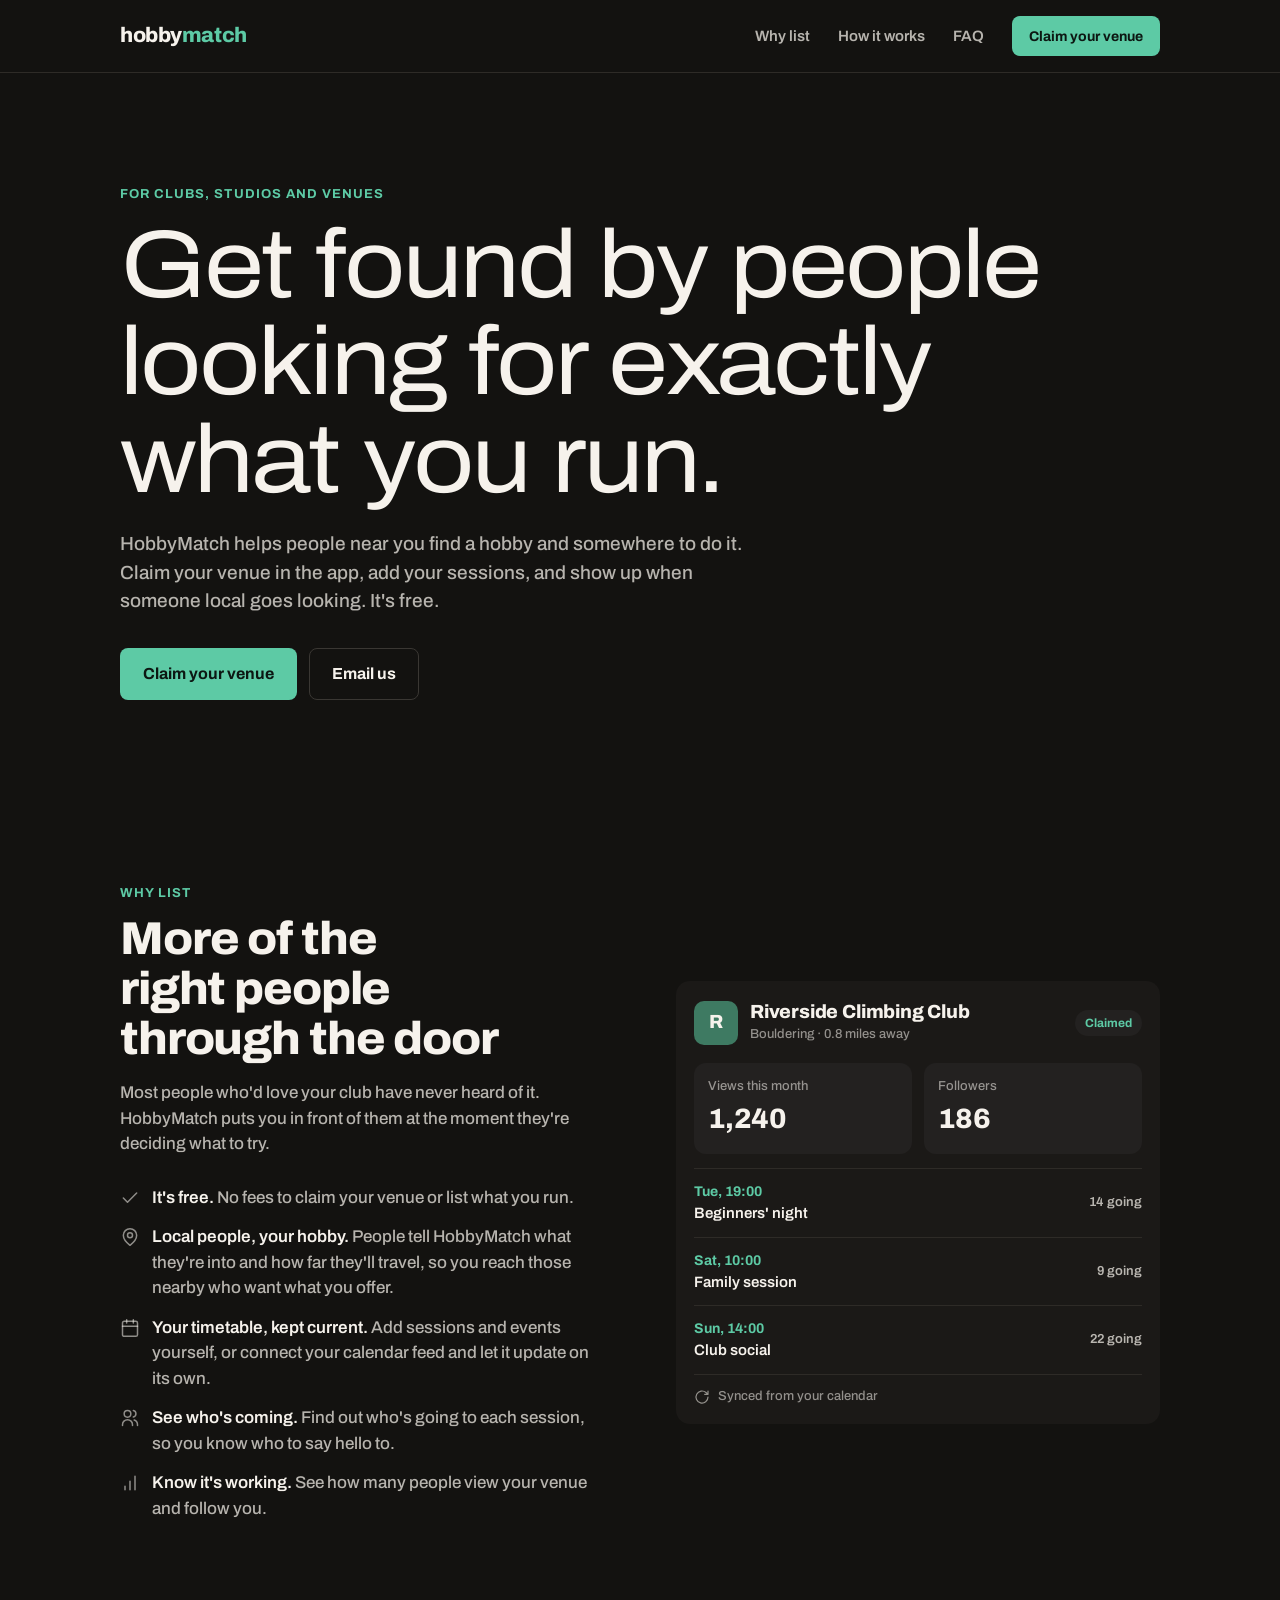
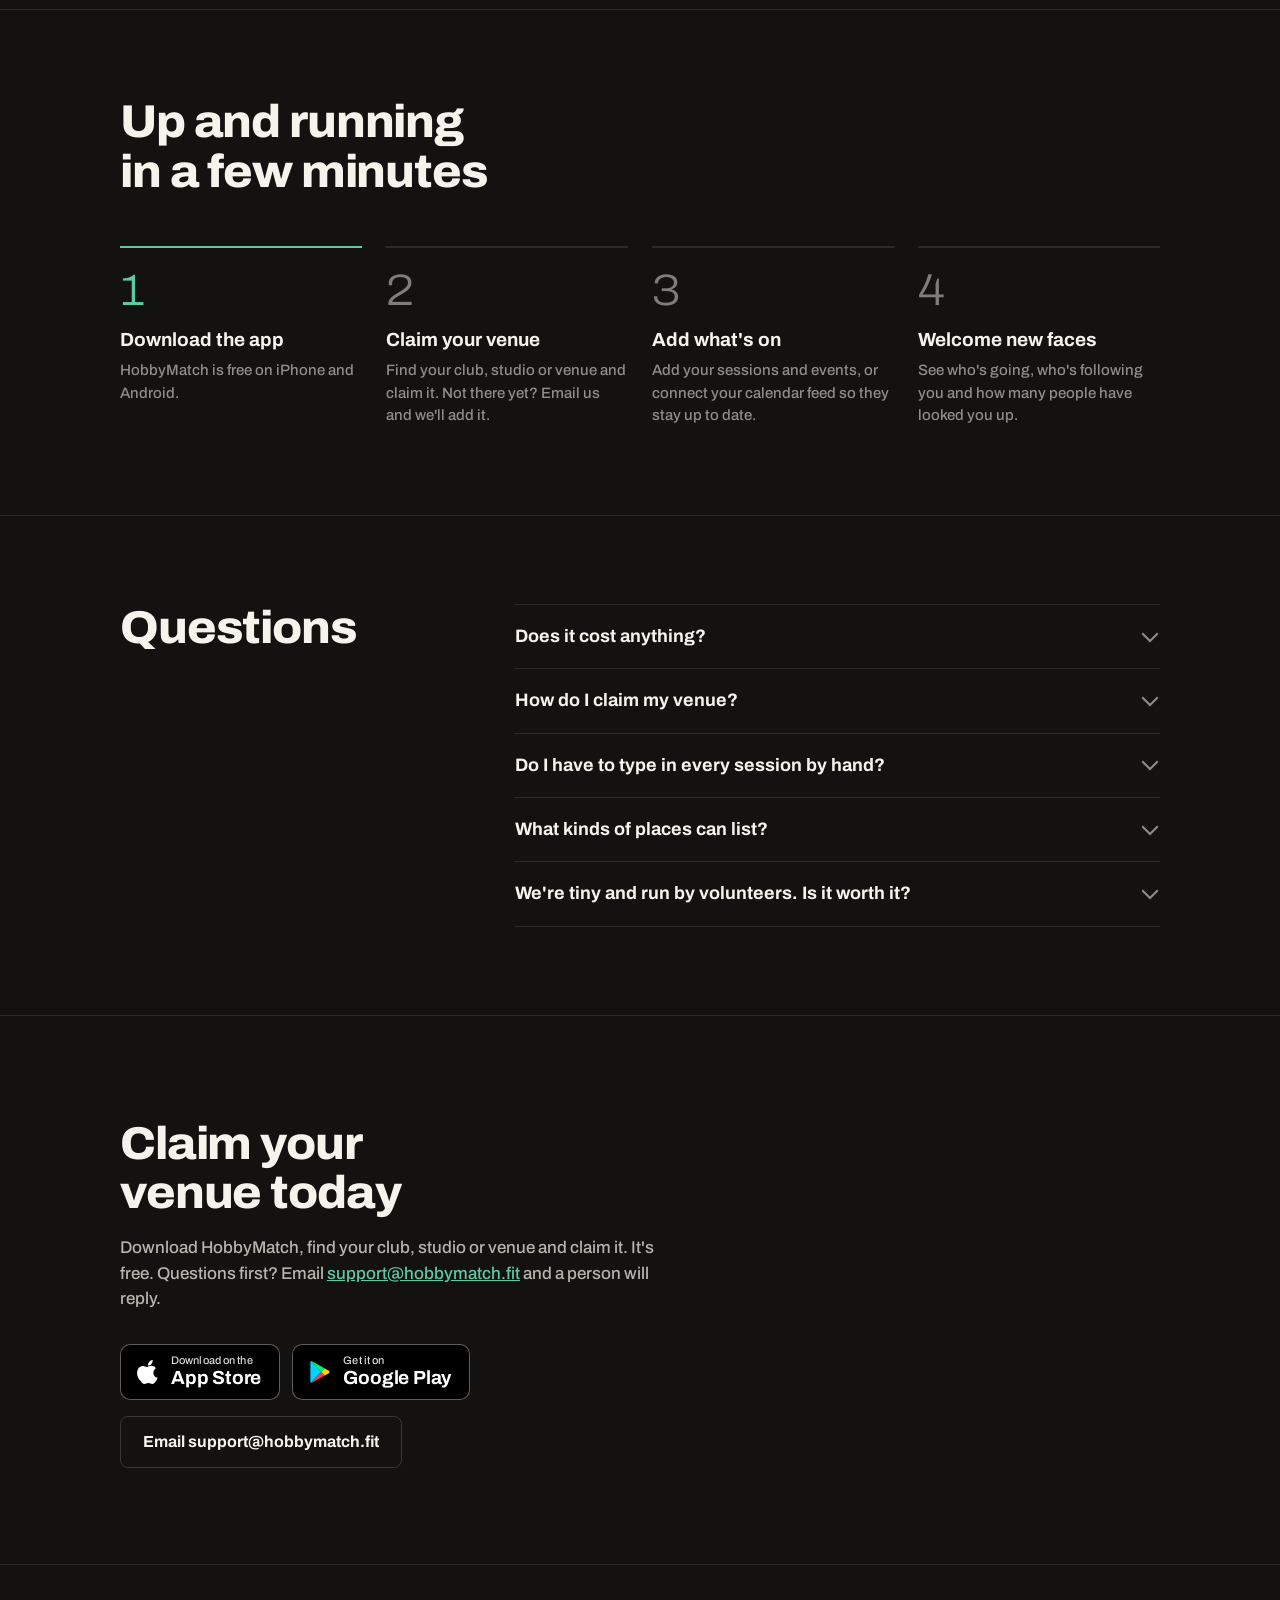
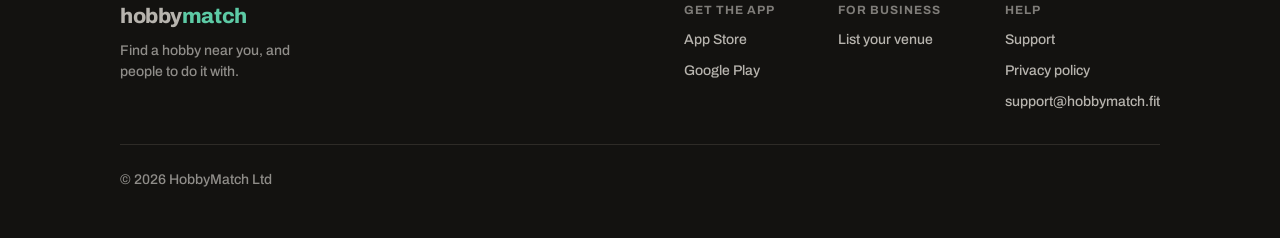
==== business.html @ db73f65f "feat: business page for clubs and venues, plus outreach kit - business.html (/business): why list (f" ====
<!DOCTYPE html>
<html lang="en-GB">
<head>
  <meta charset="utf-8">
  <title>List your club, studio or venue for free | HobbyMatch</title>
  <meta name="viewport" content="width=device-width, initial-scale=1, viewport-fit=cover">
  <meta name="description" content="Run a club, studio or venue? List it on HobbyMatch for free. Claim your venue in the app, add your sessions or connect your calendar, and reach local people looking for exactly your hobby.">
  <link rel="canonical" href="https://hobbymatch.fit/business">
  <meta name="theme-color" content="#131210">
  <meta name="apple-itunes-app" content="app-id=6762534449">

  <meta property="og:type" content="website">
  <meta property="og:site_name" content="HobbyMatch">
  <meta property="og:locale" content="en_GB">
  <meta property="og:url" content="https://hobbymatch.fit/business">
  <meta property="og:title" content="List your club, studio or venue on HobbyMatch for free">
  <meta property="og:description" content="Claim your venue, add your sessions or connect your calendar, and reach local people looking for exactly your hobby. Free.">
  <meta property="og:image" content="https://hobbymatch.fit/assets/img/og.jpg">
  <meta property="og:image:type" content="image/jpeg">
  <meta property="og:image:width" content="1200">
  <meta property="og:image:height" content="630">
  <meta property="og:image:alt" content="The HobbyMatch wordmark beside a woman in boxing gloves, smiling, with the line: find a hobby near you, and people to do it with.">
  <meta name="twitter:card" content="summary_large_image">
  <meta name="twitter:title" content="List your club, studio or venue on HobbyMatch for free">
  <meta name="twitter:description" content="Claim your venue, add your sessions or connect your calendar, and reach local people looking for exactly your hobby.">
  <meta name="twitter:image" content="https://hobbymatch.fit/assets/img/og.jpg">
  <meta name="twitter:image:alt" content="The HobbyMatch wordmark beside a woman in boxing gloves, smiling.">

  <link rel="preload" href="/assets/fonts/archivo-var.woff" as="font" type="font/woff" crossorigin>
  <link rel="stylesheet" href="/assets/site.css">
  <link rel="icon" href="/favicon.ico" sizes="48x48">
  <link rel="icon" type="image/png" sizes="192x192" href="/assets/img/icon-192.png">
  <link rel="apple-touch-icon" href="/apple-touch-icon.png">
  <script type="application/ld+json">
  [
    {"@context":"https://schema.org","@type":"WebPage","name":"List your club, studio or venue on HobbyMatch","url":"https://hobbymatch.fit/business","isPartOf":{"@type":"WebSite","name":"HobbyMatch","url":"https://hobbymatch.fit/"},"publisher":{"@type":"Organization","name":"HobbyMatch Ltd","url":"https://hobbymatch.fit/","email":"support@hobbymatch.fit"}},
    {"@context":"https://schema.org","@type":"BreadcrumbList","itemListElement":[
      {"@type":"ListItem","position":1,"name":"HobbyMatch","item":"https://hobbymatch.fit/"},
      {"@type":"ListItem","position":2,"name":"For clubs and venues","item":"https://hobbymatch.fit/business"}
    ]},
    {"@context":"https://schema.org","@type":"FAQPage","mainEntity":[
      {"@type":"Question","name":"Does it cost anything to list my club or venue?","acceptedAnswer":{"@type":"Answer","text":"No. Claiming your venue and listing your sessions and events on HobbyMatch is free."}},
      {"@type":"Question","name":"How do I claim my venue?","acceptedAnswer":{"@type":"Answer","text":"Download the HobbyMatch app, find your venue and claim it. If you can't find it, email support@hobbymatch.fit and we'll sort it out."}},
      {"@type":"Question","name":"Do I have to type in every session by hand?","acceptedAnswer":{"@type":"Answer","text":"No. You can add sessions and events one by one, or connect your calendar feed so your timetable stays up to date on its own."}},
      {"@type":"Question","name":"What kinds of places can list?","acceptedAnswer":{"@type":"Answer","text":"Local clubs, societies, studios, classes, gyms and venues for any hobby, from padel and climbing to choirs, chess and pottery."}}
    ]}
  ]
  </script>
</head>
<body>
  <header class="nav solid">
    <div class="wrap">
      <a class="wordmark" href="/" aria-label="HobbyMatch home">hobby<span>match</span></a>
      <ul class="nav-links">
        <li class="hide-sm"><a href="#why">Why list</a></li>
        <li class="hide-sm"><a href="#how">How it works</a></li>
        <li class="hide-sm"><a href="#faq">FAQ</a></li>
        <li><a class="btn btn-primary btn-small" href="#claim">Claim your venue</a></li>
      </ul>
    </div>
  </header>

  <main>
    <section class="biz-hero">
      <div class="wrap">
        <p class="eyebrow">For clubs, studios and venues</p>
        <h1 class="display">Get found by people looking for exactly what you&nbsp;run.</h1>
        <p class="hero-sub">HobbyMatch helps people near you find a hobby and somewhere to do it. Claim your venue in the app, add your sessions, and show up when someone local goes looking. It's free.</p>
        <div class="store-row">
          <a class="btn btn-primary" href="#claim">Claim your venue</a>
          <a class="btn btn-secondary" href="mailto:support@hobbymatch.fit?subject=Listing%20my%20club%20on%20HobbyMatch">Email us</a>
        </div>
      </div>
    </section>

    <section class="section" id="why">
      <div class="wrap split">
        <div>
          <p class="eyebrow">Why list</p>
          <h2 class="title">More of the right people through the door</h2>
          <p class="lede">Most people who'd love your club have never heard of it. HobbyMatch puts you in front of them at the moment they're deciding what to try.</p>
          <ul class="points">
            <li><svg viewBox="0 0 24 24" fill="none" stroke="currentColor" stroke-width="1.8" stroke-linecap="round" stroke-linejoin="round" aria-hidden="true"><path d="M20 6 9 17l-5-5"/></svg><span><strong>It's free.</strong> No fees to claim your venue or list what you run.</span></li>
            <li><svg viewBox="0 0 24 24" fill="none" stroke="currentColor" stroke-width="1.8" stroke-linecap="round" stroke-linejoin="round" aria-hidden="true"><path d="M20 10c0 6-8 12-8 12s-8-6-8-12a8 8 0 0 1 16 0Z"/><circle cx="12" cy="10" r="3"/></svg><span><strong>Local people, your hobby.</strong> People tell HobbyMatch what they're into and how far they'll travel, so you reach those nearby who want what you offer.</span></li>
            <li><svg viewBox="0 0 24 24" fill="none" stroke="currentColor" stroke-width="1.8" stroke-linecap="round" stroke-linejoin="round" aria-hidden="true"><rect x="3" y="4" width="18" height="18" rx="2"/><path d="M16 2v4M8 2v4M3 10h18"/></svg><span><strong>Your timetable, kept current.</strong> Add sessions and events yourself, or connect your calendar feed and let it update on its own.</span></li>
            <li><svg viewBox="0 0 24 24" fill="none" stroke="currentColor" stroke-width="1.8" stroke-linecap="round" stroke-linejoin="round" aria-hidden="true"><circle cx="9" cy="7" r="4"/><path d="M3 21v-1a6 6 0 0 1 12 0v1M16 3.1a4 4 0 0 1 0 7.8M21 21v-1a6 6 0 0 0-4-5.6"/></svg><span><strong>See who's coming.</strong> Find out who's going to each session, so you know who to say hello to.</span></li>
            <li><svg viewBox="0 0 24 24" fill="none" stroke="currentColor" stroke-width="1.8" stroke-linecap="round" stroke-linejoin="round" aria-hidden="true"><path d="M12 20V10M18 20V4M6 20v-4"/></svg><span><strong>Know it's working.</strong> See how many people view your venue and follow you.</span></li>
          </ul>
        </div>
        <div class="stage" aria-label="Example of a venue page in the app">
          <div class="card venue-card">
            <div class="venue-head">
              <span class="venue-logo" aria-hidden="true">R</span>
              <div><h3 class="card-title">Riverside Climbing Club</h3><span>Bouldering · 0.8 miles away</span></div>
              <span class="claimed">Claimed</span>
            </div>
            <dl class="venue-stats">
              <div><dt>Views this month</dt><dd>1,240</dd></div>
              <div><dt>Followers</dt><dd>186</dd></div>
            </dl>
            <ul class="venue-sessions">
              <li><div><strong>Tue, 19:00</strong><span>Beginners' night</span></div><span class="going-count">14 going</span></li>
              <li><div><strong>Sat, 10:00</strong><span>Family session</span></div><span class="going-count">9 going</span></li>
              <li><div><strong>Sun, 14:00</strong><span>Club social</span></div><span class="going-count">22 going</span></li>
            </ul>
            <p class="venue-feed"><svg viewBox="0 0 24 24" fill="none" stroke="currentColor" stroke-width="1.8" stroke-linecap="round" stroke-linejoin="round" aria-hidden="true"><path d="M21 12a9 9 0 1 1-3-6.7L21 8M21 3v5h-5"/></svg>Synced from your calendar</p>
          </div>
        </div>
      </div>
    </section>

    <section class="section" id="how">
      <div class="wrap">
        <h2 class="title">Up and running in a few minutes</h2>
        <ol class="steps">
          <li>
            <h3>Download the app</h3>
            <p>HobbyMatch is free on iPhone and Android.</p>
          </li>
          <li>
            <h3>Claim your venue</h3>
            <p>Find your club, studio or venue and claim it. Not there yet? Email us and we'll add it.</p>
          </li>
          <li>
            <h3>Add what's on</h3>
            <p>Add your sessions and events, or connect your calendar feed so they stay up to date.</p>
          </li>
          <li>
            <h3>Welcome new faces</h3>
            <p>See who's going, who's following you and how many people have looked you up.</p>
          </li>
        </ol>
      </div>
    </section>

    <section class="section" id="faq">
      <div class="wrap faq-wrap">
        <h2 class="title">Questions</h2>
        <div class="faq">
          <details>
            <summary>Does it cost anything?</summary>
            <p>No. Claiming your venue and listing your sessions and events on HobbyMatch is free.</p>
          </details>
          <details>
            <summary>How do I claim my venue?</summary>
            <p>Download the HobbyMatch app, find your venue and claim it. If you can't find it, or someone else needs to manage it, email <a href="mailto:support@hobbymatch.fit">support@hobbymatch.fit</a> and we'll sort it out.</p>
          </details>
          <details>
            <summary>Do I have to type in every session by hand?</summary>
            <p>No. You can add sessions and events one by one, or connect your calendar feed so your timetable stays up to date on its own.</p>
          </details>
          <details>
            <summary>What kinds of places can list?</summary>
            <p>Local clubs, societies, studios, classes, gyms and venues for any hobby, from padel and climbing to choirs, chess and pottery. If people can turn up and take part, it belongs on HobbyMatch.</p>
          </details>
          <details>
            <summary>We're tiny and run by volunteers. Is it worth it?</summary>
            <p>Small clubs are exactly who we built this for. It takes a few minutes, there's nothing to pay, and it's one more way for new members to find you without anyone putting up posters.</p>
          </details>
        </div>
      </div>
    </section>

    <section class="section closing" id="claim">
      <div class="wrap">
        <h2 class="title">Claim your venue today</h2>
        <p class="lede">Download HobbyMatch, find your club, studio or venue and claim it. It's free. Questions first? Email <a class="inline-link" href="mailto:support@hobbymatch.fit">support@hobbymatch.fit</a> and a person will reply.</p>
        <div class="store-row">
          <a class="store-badge" href="https://apps.apple.com/app/id6762534449">
            <svg viewBox="0 0 24 24" aria-hidden="true"><path fill="currentColor" d="M16.37 1.43c0 1.14-.49 2.27-1.18 3.08-.74.9-1.99 1.57-2.99 1.57-.12 0-.23-.02-.3-.03-.01-.06-.04-.22-.04-.39 0-1.15.57-2.27 1.21-2.98.8-.94 2.14-1.64 3.25-1.68.03.13.05.28.05.43Zm4.56 15.71c-.03.07-.46 1.58-1.52 3.12-.94 1.34-1.94 2.71-3.43 2.71-1.52 0-1.9-.88-3.63-.88-1.7 0-2.3.91-3.67.91-1.38 0-2.33-1.26-3.43-2.8C2.97 18.38 1.93 15.57 1.93 12.92c0-4.28 2.8-6.55 5.55-6.55 1.45 0 2.68.95 3.6.95.87 0 2.22-1.01 3.9-1.01.61 0 2.89.06 4.38 2.19-.13.09-2.38 1.37-2.38 4.19 0 3.26 2.85 4.42 2.95 4.45Z"/></svg>
            <span><small>Download on the</small>App Store</span>
          </a>
          <a class="store-badge" href="https://play.google.com/store/apps/details?id=com.hobbymatchofficial.app">
            <svg viewBox="0 0 24 24" aria-hidden="true"><path fill="#00D3FF" d="M3.6 2.1 13.2 12l-9.6 9.9c-.3-.2-.5-.6-.5-1.1V3.2c0-.5.2-.9.5-1.1Z"/><path fill="#00F076" d="M3.6 2.1c.4-.2.9-.2 1.4.1l11.5 6.6-3.3 3.2L3.6 2.1Z"/><path fill="#FF3A44" d="M13.2 12l3.3 3.2L5 21.8c-.5.3-1 .3-1.4.1l9.6-9.9Z"/><path fill="#FFD500" d="m16.5 8.8 3.7 2.1c.9.5.9 1.7 0 2.2l-3.7 2.1-3.3-3.2 3.3-3.2Z"/></svg>
            <span><small>Get it on</small>Google Play</span>
          </a>
        </div>
        <p class="biz-email"><a class="btn btn-secondary" href="mailto:support@hobbymatch.fit?subject=Listing%20my%20club%20on%20HobbyMatch">Email support@hobbymatch.fit</a></p>
      </div>
    </section>
  </main>

  <footer class="footer footer-full">
    <div class="wrap">
      <div class="footer-brand">
        <a class="wordmark" href="/">hobby<span>match</span></a>
        <p>Find a hobby near you, and people to do it with.</p>
      </div>
      <nav aria-label="Footer">
        <div>
          <h2>Get the app</h2>
          <a href="https://apps.apple.com/app/id6762534449">App Store</a>
          <a href="https://play.google.com/store/apps/details?id=com.hobbymatchofficial.app">Google Play</a>
        </div>
        <div>
          <h2>For business</h2>
          <a href="/business">List your venue</a>
        </div>
        <div>
          <h2>Help</h2>
          <a href="/support">Support</a>
          <a href="/privacy">Privacy policy</a>
          <a href="mailto:support@hobbymatch.fit">support@hobbymatch.fit</a>
        </div>
      </nav>
      <span class="footer-legal">&copy; 2026 HobbyMatch Ltd</span>
    </div>
  </footer>
</body>
</html>
---- assets/site.css ----
/* HobbyMatch website — built on the app's design foundations
   (design_handoff_hobbymatch/01-foundations.md in the app repo):
   warm neutrals, mint for the next action only, amber for streaks,
   Archivo throughout, radius 8/10/12/14/999, two elevation levels. */

@font-face {
  font-family: "Archivo";
  src: url("/assets/fonts/archivo-var.woff") format("woff");
  font-weight: 300 800;
  font-stretch: 62% 125%;
  font-display: swap;
}

:root {
  --bg: #131210;
  --surface: #1B1917;
  --raised: #232120;
  --hairline: #2E2B27;
  --border: #3A3733;
  --track: #39362F;
  --accent: #5DCAA5;
  --accent-pressed: #4BB48F;
  --accent-muted: #3E7A62;
  --on-accent: #0C1712;
  --streak: #F0B23C;
  --streak-surface: rgba(240, 178, 60, .16);
  --text: #F6F2EC;
  --text-2: rgba(246, 242, 236, .72);
  --text-3: rgba(246, 242, 236, .55);
  --text-4: rgba(246, 242, 236, .48);
  --scrim: rgba(19, 18, 16, .72);
  --gutter: 20px;
  --max: 1120px;
  color-scheme: dark;
}

* { box-sizing: border-box; margin: 0; padding: 0; }
html { -webkit-text-size-adjust: 100%; }
body {
  background: var(--bg);
  color: var(--text);
  font-family: "Archivo", system-ui, -apple-system, "Segoe UI", sans-serif;
  font-weight: 500;
  font-size: 17px;
  line-height: 1.5;
  -webkit-font-smoothing: antialiased;
  overflow-x: hidden;
}
img { display: block; max-width: 100%; }
a { color: inherit; }
:focus-visible { outline: 2px solid var(--accent); outline-offset: 3px; border-radius: 4px; }

.wrap { width: 100%; max-width: var(--max); margin: 0 auto; padding: 0 var(--gutter); }
@media (min-width: 760px) { :root { --gutter: 40px; } }

/* ── wordmark & nav ─────────────────────────────────────────────── */
.wordmark { font-weight: 800; font-size: 21px; letter-spacing: -.02em; text-decoration: none; color: var(--text); }
.wordmark span { color: var(--accent); }
.nav { position: absolute; inset: 0 0 auto 0; z-index: 3; }
.nav .wrap { display: flex; align-items: center; justify-content: space-between; height: 72px; gap: 16px; }
.nav-links { display: flex; align-items: center; gap: 28px; list-style: none; font-size: 15px; font-weight: 600; }
.nav-links a { text-decoration: none; color: var(--text-2); }
.nav-links a:hover { color: var(--text); }
.nav-links a.btn-primary { color: var(--on-accent); }
.nav-links .hide-sm { display: none; }
@media (min-width: 760px) { .nav-links .hide-sm { display: list-item; } }
.nav.solid { position: static; border-bottom: 1px solid var(--hairline); }

/* ── buttons ───────────────────────────────────────────────────── */
.btn {
  display: inline-flex; align-items: center; justify-content: center; gap: 10px;
  min-height: 52px; padding: 0 22px; border-radius: 8px;
  font: inherit; font-weight: 700; font-size: 16px; text-decoration: none; cursor: pointer;
  border: 1px solid transparent; transition: transform .12s ease, background-color .12s ease;
}
.btn:active { transform: scale(.98); }
.btn-primary { background: var(--accent); color: var(--on-accent); }
.btn-primary:hover { background: var(--accent-pressed); }
.btn-secondary { background: transparent; color: var(--text); border-color: var(--border); }
.btn-secondary:hover { background: var(--surface); }
.btn-small { min-height: 40px; padding: 0 16px; font-size: 14px; }
.btn svg { width: 20px; height: 20px; flex: none; }
.store-row { display: flex; flex-wrap: wrap; gap: 12px; align-items: center; }
.store-note { font-size: 14px; color: var(--text-3); }

/* ── hero ──────────────────────────────────────────────────────── */
.hero { position: relative; min-height: 92vh; min-height: 92svh; display: flex; align-items: flex-end; }
.hero-photo { position: absolute; inset: 0; overflow: hidden; }
.hero-photo img { width: 100%; height: 100%; object-fit: cover; object-position: 22% 0; }
@media (min-width: 900px) { .hero-photo img { object-position: 50% 8%; } }
.hero-photo::after {
  /* Photo fades to the page across its lower half only (foundations, photography rule 2),
     plus a light top veil so the nav stays legible. */
  content: ""; position: absolute; inset: 0;
  background:
    linear-gradient(180deg, rgba(19,18,16,.55) 0, rgba(19,18,16,0) 18%),
    linear-gradient(180deg, rgba(19,18,16,0) 42%, rgba(19,18,16,.78) 70%, var(--bg) 100%);
}
.hero-copy { position: relative; z-index: 2; padding-bottom: 56px; }
.display {
  font-weight: 400; font-stretch: 112%;
  font-size: clamp(42px, 8.4vw, 96px); line-height: 1.02; letter-spacing: -.03em;
  max-width: 13ch; text-wrap: balance;
}
.hero-sub { margin-top: 20px; max-width: 34em; font-size: clamp(17px, 1.6vw, 19px); color: var(--text-2); }
.hero .store-row { margin-top: 32px; }
@media (prefers-reduced-motion: no-preference) {
  .hero-copy > * { animation: rise .7s cubic-bezier(.2,.7,.2,1) both; }
  .hero-copy > :nth-child(2) { animation-delay: .08s; }
  .hero-copy > :nth-child(3) { animation-delay: .16s; }
  @keyframes rise { from { opacity: 0; transform: translateY(14px); } to { opacity: 1; transform: none; } }
}

/* ── sections ──────────────────────────────────────────────────── */
.section { padding: 64px 0; }
@media (min-width: 760px) { .section { padding: 88px 0; } }
.section + .section { border-top: 1px solid var(--hairline); }
.title {
  font-weight: 800; font-stretch: 104%;
  font-size: clamp(30px, 4.2vw, 46px); line-height: 1.08; letter-spacing: -.025em;
  max-width: 18ch; text-wrap: balance;
}
.lede { margin-top: 16px; max-width: 32em; color: var(--text-2); }
.split { display: grid; gap: 48px; align-items: center; }
@media (min-width: 900px) {
  .split { grid-template-columns: 1fr 1fr; gap: 72px; }
  .split.flip > :first-child { order: 2; }
}
.points { list-style: none; margin-top: 28px; display: grid; gap: 14px; max-width: 32em; }
.points li { display: grid; grid-template-columns: 20px 1fr; gap: 12px; color: var(--text-2); }
.points svg { width: 20px; height: 20px; margin-top: 3px; color: var(--text-3); }
.points strong { color: var(--text); font-weight: 600; }

/* How it works — a real sequence, so it's numbered. */
.steps { list-style: none; margin-top: 48px; display: grid; gap: 28px; counter-reset: step; }
@media (min-width: 760px) { .steps { grid-template-columns: repeat(4, 1fr); gap: 24px; } }
.steps li { counter-increment: step; padding-top: 20px; border-top: 2px solid var(--hairline); }
.steps li:first-child { border-top-color: var(--accent); }
.steps li::before {
  content: counter(step); display: block; font-weight: 300; font-stretch: 112%;
  font-size: 44px; line-height: 1; color: var(--text-4); margin-bottom: 16px;
}
.steps li:first-child::before { color: var(--accent); }
.steps h3 { font-size: 19px; font-weight: 700; line-height: 1.25; }
.steps p { margin-top: 8px; font-size: 15px; color: var(--text-3); }

/* ── product pieces, drawn with the app's own components ────────── */
.stage { position: relative; }
.card { background: var(--surface); border-radius: 14px; overflow: hidden; }
.photo-card .photo { position: relative; aspect-ratio: 16 / 10; }
.photo-card .photo img { width: 100%; height: 100%; object-fit: cover; }
.pill {
  position: absolute; top: 14px; left: 14px; padding: 6px 12px; border-radius: 999px;
  background: var(--scrim); color: var(--accent); font-size: 13px; font-weight: 700;
}
.photo-card .body { padding: 18px 18px 20px; }
.card-title { font-size: 21px; font-weight: 800; line-height: 1.2; letter-spacing: -.01em; }
.card-text { margin-top: 8px; font-size: 15px; color: var(--text-2); }
.card-text b { color: var(--text); font-weight: 700; }
.tags { display: flex; flex-wrap: wrap; gap: 8px; margin-top: 16px; }
.tag { padding: 6px 10px; border-radius: 8px; background: var(--raised); color: var(--text-2); font-size: 13px; font-weight: 600; }
.mini-row { display: grid; grid-template-columns: 1fr 1fr; gap: 12px; margin-top: 12px; }
.mini { background: var(--surface); border-radius: 12px; overflow: hidden; }
.mini img { width: 100%; aspect-ratio: 16 / 9; object-fit: cover; }
.mini div { padding: 12px 14px 14px; }
.mini strong { display: block; font-size: 15px; font-weight: 700; }
.mini span { display: block; margin-top: 2px; font-size: 13px; color: var(--text-3); }

/* League table */
.table-card { padding: 20px 18px 8px; }
.table-head { display: flex; align-items: baseline; justify-content: space-between; gap: 12px; }
.table-head strong { font-size: 19px; font-weight: 800; }
.table-head span { font-size: 13px; color: var(--text-3); }
.league { width: 100%; border-collapse: collapse; margin-top: 14px; font-size: 15px; font-variant-numeric: tabular-nums; }
.league th { text-align: right; font-size: 12px; font-weight: 700; color: var(--text-4); padding: 8px 6px; }
.league th:nth-child(2) { text-align: left; }
.league td { text-align: right; padding: 12px 6px; border-top: 1px solid var(--hairline); color: var(--text-2); }
.league td:first-child { text-align: left; width: 28px; color: var(--text-4); }
.league td:nth-child(2) { text-align: left; color: var(--text); font-weight: 600; }
.league td:last-child { color: var(--text); font-weight: 800; }
.league tr.you td:nth-child(2)::after { content: "You"; margin-left: 8px; padding: 2px 8px; border-radius: 999px; background: var(--raised); color: var(--accent); font-size: 12px; font-weight: 700; }
.confirm {
  display: flex; align-items: center; justify-content: space-between; gap: 12px;
  margin-top: 12px; padding: 14px 16px; border-radius: 12px; background: var(--surface);
  font-size: 14px; color: var(--text-2);
}
.confirm b { color: var(--text); font-weight: 700; }

/* Progress week */
.week-card { padding: 20px 18px; }
.streak-tag { display: inline-flex; align-items: center; gap: 6px; padding: 6px 10px; border-radius: 8px; background: var(--streak-surface); color: var(--streak); font-size: 13px; font-weight: 700; }
.streak-tag svg { width: 14px; height: 14px; }
.week-title { margin-top: 14px; font-size: 21px; font-weight: 800; line-height: 1.2; }
.week-sub { margin-top: 4px; font-size: 14px; color: var(--text-3); }
.bars { display: grid; grid-template-columns: repeat(7, 1fr); gap: 10px; align-items: end; height: 120px; margin-top: 22px; }
.bars i { display: block; border-radius: 6px; background: var(--accent-muted); }
.bars i.none { height: 8px !important; background: transparent; border: 1.5px dashed var(--track); }
.bars i.today { background: var(--accent); }
.days { display: grid; grid-template-columns: repeat(7, 1fr); gap: 10px; margin-top: 8px; text-align: center; font-size: 12px; font-weight: 700; color: var(--text-4); }

/* ── closing call to action & footer ───────────────────────────── */
.closing { padding: 104px 0 96px; }
.closing .title { max-width: 16ch; }
.closing .store-row { margin-top: 32px; }
.footer { border-top: 1px solid var(--hairline); padding: 36px 0 48px; font-size: 14px; color: var(--text-3); }
.footer .wrap { display: flex; flex-wrap: wrap; gap: 16px 32px; align-items: center; justify-content: space-between; }
.footer nav { display: flex; flex-wrap: wrap; gap: 20px; }
.footer a { color: var(--text-2); text-decoration: none; }
.footer a:hover { color: var(--text); }

/* ── plain text pages (privacy, support) ───────────────────────── */
.page { padding: 64px 0 96px; }
.page .wrap { max-width: 760px; }
.page h1 { font-weight: 800; font-stretch: 104%; font-size: clamp(32px, 5vw, 44px); line-height: 1.08; letter-spacing: -.025em; }
.page .updated { margin-top: 10px; font-size: 14px; color: var(--text-3); }
.page h2 { margin-top: 40px; font-size: 21px; font-weight: 800; line-height: 1.2; }
.page p, .page li { margin-top: 12px; color: var(--text-2); max-width: 66ch; }
.page ul { padding-left: 20px; }
.page a { color: var(--accent); }
.page strong { color: var(--text); font-weight: 600; }
.contact-card { margin-top: 32px; padding: 22px 20px; border-radius: 14px; background: var(--surface); }
.contact-card p:first-child { margin-top: 0; }
.visually-hidden { position: absolute; width: 1px; height: 1px; overflow: hidden; clip: rect(0 0 0 0); white-space: nowrap; }

/* ── landing page: store badges, feature visuals, FAQ, full footer ── */
.store-badge {
  display: inline-flex; align-items: center; gap: 10px;
  min-height: 56px; padding: 0 18px 0 14px; border-radius: 10px;
  background: #000; color: #fff; border: 1px solid rgba(246, 242, 236, .38);
  text-decoration: none; font-weight: 700; font-size: 19px; line-height: 1.05; letter-spacing: -.01em;
  transition: transform .12s ease, border-color .12s ease;
}
.store-badge:hover { border-color: var(--text); }
.store-badge:active { transform: scale(.98); }
.store-badge svg { width: 26px; height: 26px; flex: none; }
.store-badge small { display: block; font-size: 11px; font-weight: 500; letter-spacing: .01em; opacity: .85; margin-bottom: 2px; }
@media (max-width: 420px) {
  .store-row { flex-wrap: nowrap; gap: 10px; }
  .store-badge { flex: 1 1 0; min-width: 0; padding: 0 10px; gap: 8px; font-size: 17px; }
  .store-badge svg { width: 22px; height: 22px; }
}

/* Hero on phones: shorter, so the headline and both store buttons sit in the first screen. */
@media (max-width: 759px) {
  .hero { min-height: 0; padding-top: 46vh; padding-top: min(46svh, 360px); }
  .hero-copy { padding-bottom: 40px; }
  .hero .display { font-size: clamp(36px, 9.6vw, 48px); max-width: 14ch; }
  .hero-sub { margin-top: 14px; font-size: 16px; }
  .hero .store-row { margin-top: 24px; }
  .hero-photo::after {
    background:
      linear-gradient(180deg, rgba(19,18,16,.55) 0, rgba(19,18,16,0) 16%),
      linear-gradient(180deg, rgba(19,18,16,0) 26%, rgba(19,18,16,.82) 52%, var(--bg) 70%);
  }
}

.eyebrow { margin-bottom: 12px; font-size: 13px; font-weight: 700; letter-spacing: .08em; text-transform: uppercase; color: var(--accent); }

/* Group session */
.session-card { padding: 20px 18px; }
.session-when { font-size: 14px; font-weight: 700; color: var(--accent); margin-bottom: 8px; }
.session-when span { margin-left: 8px; color: var(--text-3); font-weight: 600; }
.session-foot { display: flex; align-items: center; justify-content: space-between; gap: 12px; margin-top: 20px; padding-top: 16px; border-top: 1px solid var(--hairline); }
.going { display: flex; align-items: center; gap: 10px; font-size: 14px; color: var(--text-2); }
.avatars { display: flex; }
.avatars i, .avatar {
  display: inline-grid; place-items: center; width: 32px; height: 32px; border-radius: 999px;
  background: var(--raised); color: var(--text); font-style: normal; font-size: 13px; font-weight: 700;
  border: 2px solid var(--surface);
}
.avatars i + i { margin-left: -10px; }
.avatars i:nth-child(2) { background: var(--accent-muted); }
.avatars i:nth-child(3) { background: #4A3F2E; }

/* Shared session */
.post-head { display: flex; align-items: center; gap: 12px; padding: 16px 18px; }
.post-head > div { flex: 1; min-width: 0; }
.post-head strong { display: block; font-size: 15px; font-weight: 700; }
.post-head > div span { display: block; font-size: 13px; color: var(--text-3); }
.avatar { width: 38px; height: 38px; background: #4A3F2E; border: 0; }
.post-card > img { width: 100%; height: auto; aspect-ratio: 16 / 8; object-fit: cover; }
.post-card .body { padding: 16px 18px 20px; }
.post-card .card-text { margin-top: 0; color: var(--text); }
.cheers { display: flex; align-items: center; gap: 12px; margin-top: 14px; font-size: 13px; color: var(--text-3); }
.cheers b, .comment b { color: var(--text); font-weight: 700; }
.cheer-btn { display: inline-flex; align-items: center; gap: 6px; padding: 6px 12px; border-radius: 999px; background: var(--raised); color: var(--accent); font-size: 13px; font-weight: 700; flex: none; }
.cheer-btn svg { width: 14px; height: 14px; }
.comment { margin-top: 12px; padding-top: 12px; border-top: 1px solid var(--hairline); font-size: 14px; color: var(--text-2); }
.comment b { margin-right: 6px; }

/* FAQ */
.faq-wrap { display: grid; gap: 32px; }
@media (min-width: 900px) { .faq-wrap { grid-template-columns: 1fr 2fr; gap: 72px; align-items: start; } }
.faq { border-top: 1px solid var(--hairline); }
.faq details { border-bottom: 1px solid var(--hairline); }
.faq summary {
  display: flex; align-items: center; justify-content: space-between; gap: 16px;
  padding: 20px 0; min-height: 44px; cursor: pointer; list-style: none;
  font-size: 18px; font-weight: 700; line-height: 1.3;
}
.faq summary::-webkit-details-marker { display: none; }
.faq summary::after {
  content: ""; flex: none; width: 10px; height: 10px; margin-right: 4px;
  border-right: 2px solid var(--text-3); border-bottom: 2px solid var(--text-3);
  transform: translateY(-3px) rotate(45deg); transition: transform .15s ease;
}
.faq details[open] summary::after { transform: translateY(2px) rotate(-135deg); }
.faq details p { padding: 0 0 22px; max-width: 60ch; color: var(--text-2); }
.faq a { color: var(--accent); }

/* Full footer (landing page) */
.footer-full .wrap { align-items: flex-start; gap: 32px 48px; }
.footer-brand p { margin-top: 8px; max-width: 26ch; }
.footer-full nav { gap: 32px 64px; }
.footer-full nav div { display: grid; gap: 10px; align-content: start; }
.footer-full h2 { font-size: 12px; font-weight: 700; letter-spacing: .08em; text-transform: uppercase; color: var(--text-4); }
.footer-legal { flex-basis: 100%; padding-top: 24px; border-top: 1px solid var(--hairline); }

/* ── business page (/business) ─────────────────────────────────── */
.biz-hero { padding: 72px 0 64px; }
@media (min-width: 760px) { .biz-hero { padding: 112px 0 96px; } }
.biz-hero .display { max-width: 16ch; }
.biz-hero .store-row { margin-top: 32px; }
.biz-email { margin-top: 16px; }
.inline-link { color: var(--accent); }
.venue-card { padding: 20px 18px 18px; }
.venue-head { display: flex; align-items: center; gap: 12px; }
.venue-head > div { flex: 1; min-width: 0; }
.venue-head > div span { display: block; margin-top: 2px; font-size: 13px; color: var(--text-3); }
.venue-head .card-title { font-size: 19px; }
.venue-logo { display: grid; place-items: center; flex: none; width: 44px; height: 44px; border-radius: 10px; background: var(--accent-muted); color: var(--text); font-weight: 800; font-size: 19px; }
.claimed { flex: none; padding: 4px 10px; border-radius: 999px; background: var(--raised); color: var(--accent); font-size: 12px; font-weight: 700; }
.venue-stats { display: grid; grid-template-columns: 1fr 1fr; gap: 12px; margin-top: 18px; }
.venue-stats div { padding: 14px; border-radius: 12px; background: var(--raised); }
.venue-stats dt { font-size: 13px; color: var(--text-3); }
.venue-stats dd { margin-top: 2px; font-size: 28px; font-weight: 800; letter-spacing: -.02em; font-variant-numeric: tabular-nums; }
.venue-sessions { list-style: none; margin-top: 14px; }
.venue-sessions li { display: flex; align-items: center; justify-content: space-between; gap: 12px; padding: 12px 0; border-top: 1px solid var(--hairline); }
.venue-sessions strong { display: block; font-size: 14px; font-weight: 700; color: var(--accent); }
.venue-sessions li div span { display: block; font-size: 15px; color: var(--text); font-weight: 600; }
.going-count { flex: none; font-size: 13px; font-weight: 600; color: var(--text-2); }
.venue-feed { display: flex; align-items: center; gap: 8px; padding-top: 12px; border-top: 1px solid var(--hairline); font-size: 13px; color: var(--text-3); }
.venue-feed svg { width: 16px; height: 16px; }
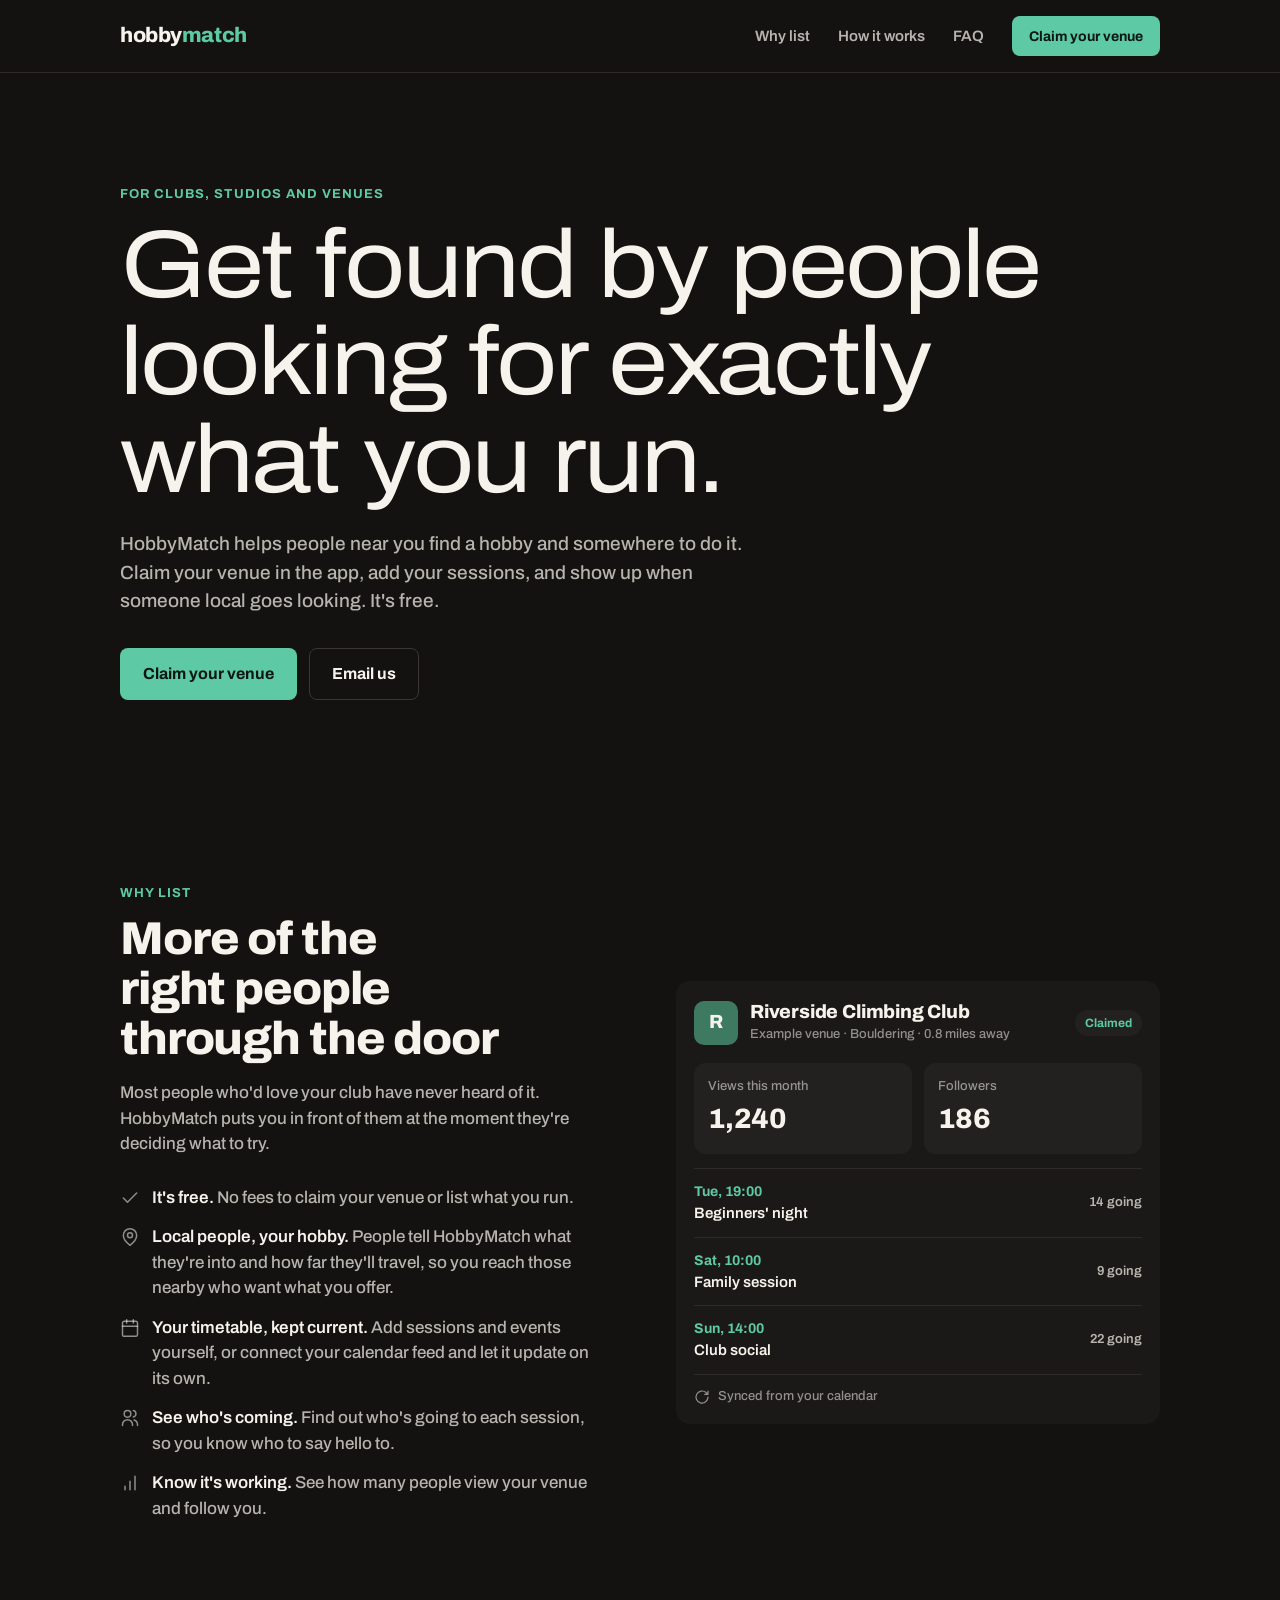
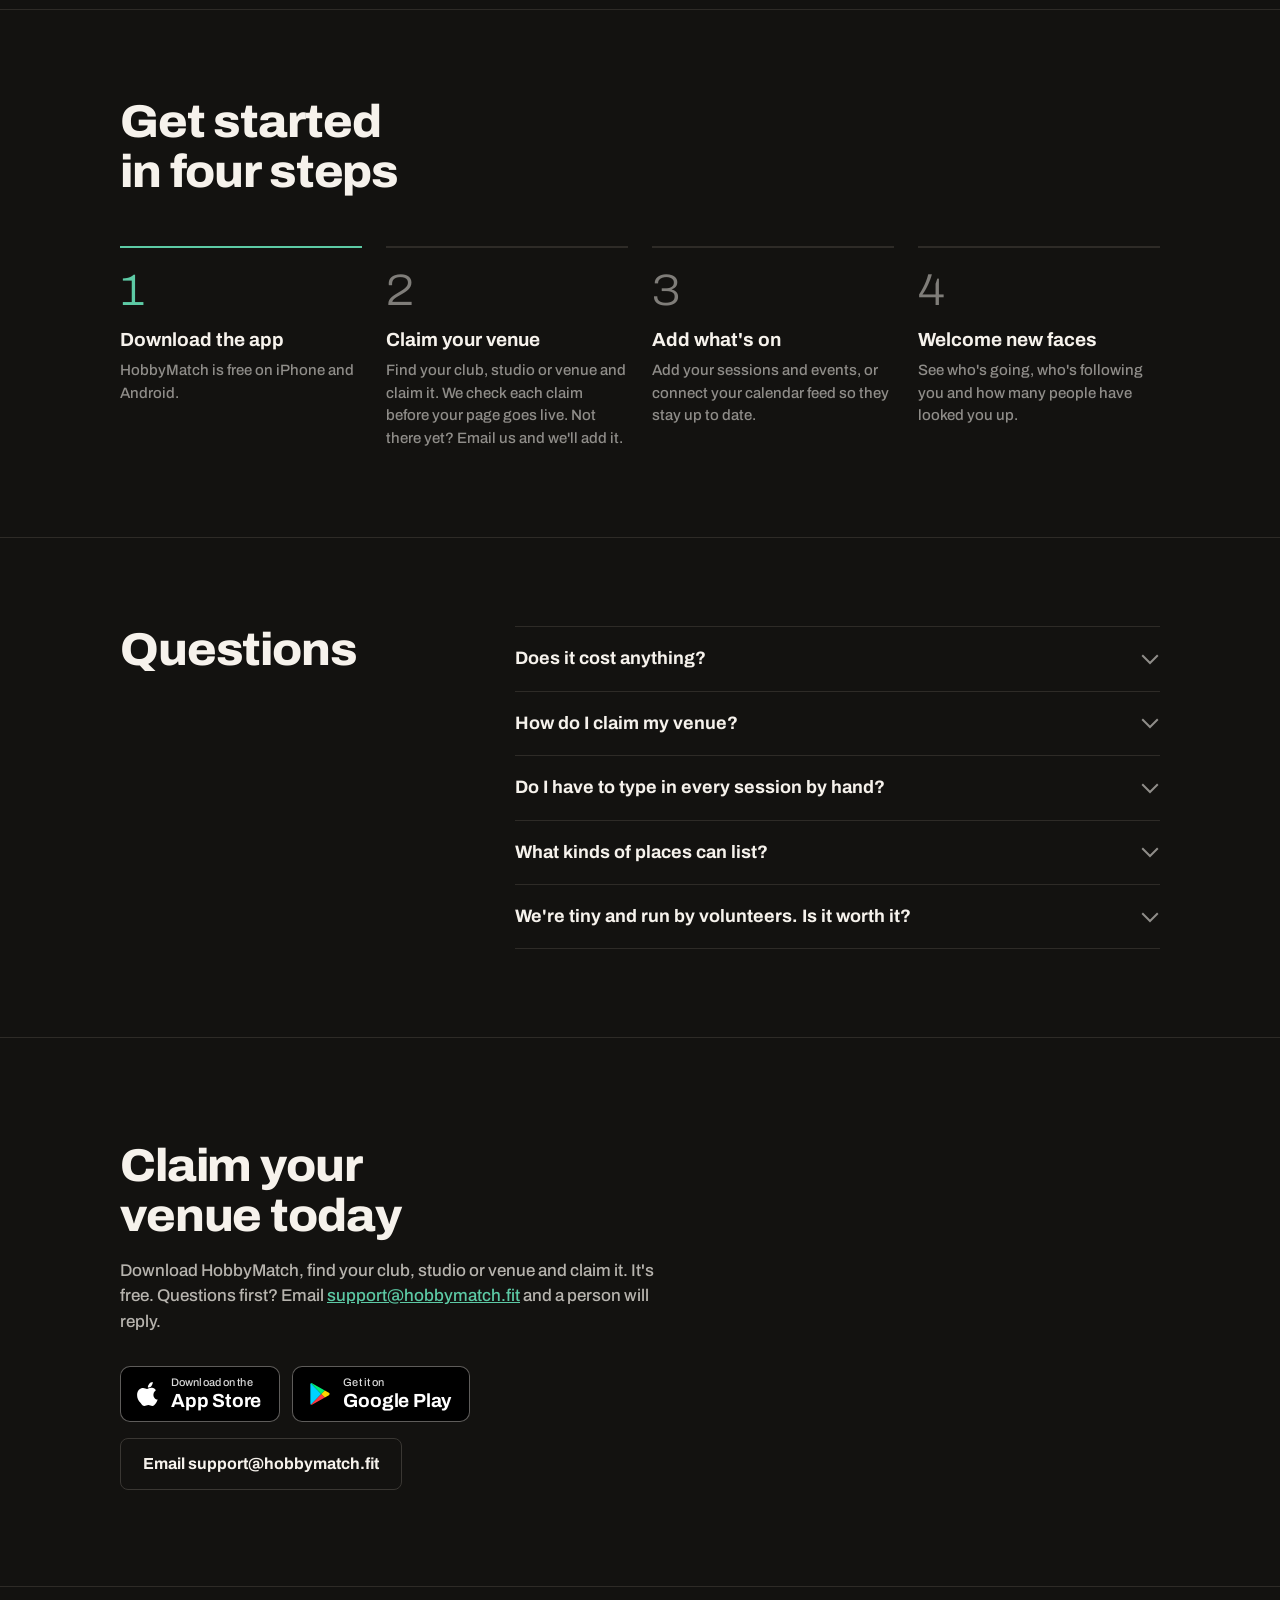
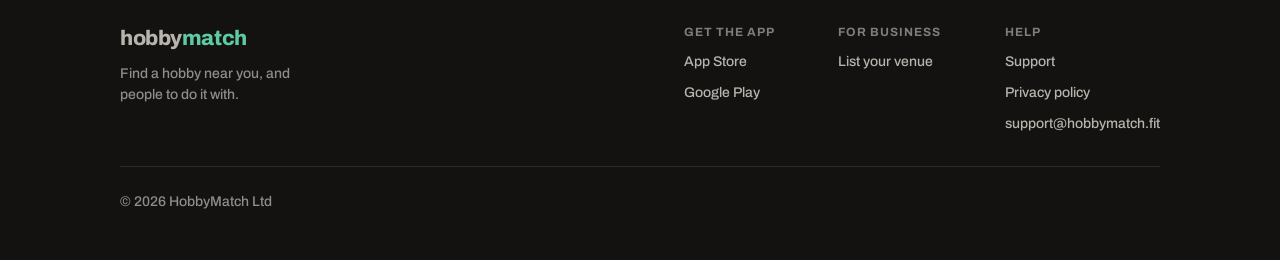
==== commit 8edb98a7: "fix: 18+ age statements; sign-up and venue-claim copy match the app; sample venue labelled as an exa" ====
--- a/business.html
+++ b/business.html
@@ -91,7 +91,7 @@
           <div class="card venue-card">
             <div class="venue-head">
               <span class="venue-logo" aria-hidden="true">R</span>
-              <div><h3 class="card-title">Riverside Climbing Club</h3><span>Bouldering · 0.8 miles away</span></div>
+              <div><h3 class="card-title">Riverside Climbing Club</h3><span>Example venue · Bouldering · 0.8 miles away</span></div>
               <span class="claimed">Claimed</span>
             </div>
             <dl class="venue-stats">
@@ -111,7 +111,7 @@
 
     <section class="section" id="how">
       <div class="wrap">
-        <h2 class="title">Up and running in a few minutes</h2>
+        <h2 class="title">Get started in four steps</h2>
         <ol class="steps">
           <li>
             <h3>Download the app</h3>
@@ -119,7 +119,7 @@
           </li>
           <li>
             <h3>Claim your venue</h3>
-            <p>Find your club, studio or venue and claim it. Not there yet? Email us and we'll add it.</p>
+            <p>Find your club, studio or venue and claim it. We check each claim before your page goes live. Not there yet? Email us and we'll add it.</p>
           </li>
           <li>
             <h3>Add what's on</h3>
@@ -155,7 +155,7 @@
           </details>
           <details>
             <summary>We're tiny and run by volunteers. Is it worth it?</summary>
-            <p>Small clubs are exactly who we built this for. It takes a few minutes, there's nothing to pay, and it's one more way for new members to find you without anyone putting up posters.</p>
+            <p>Small clubs are exactly who we built this for. Claiming takes a few minutes, there's nothing to pay, and it's one more way for new members to find you without anyone putting up posters.</p>
           </details>
         </div>
       </div>
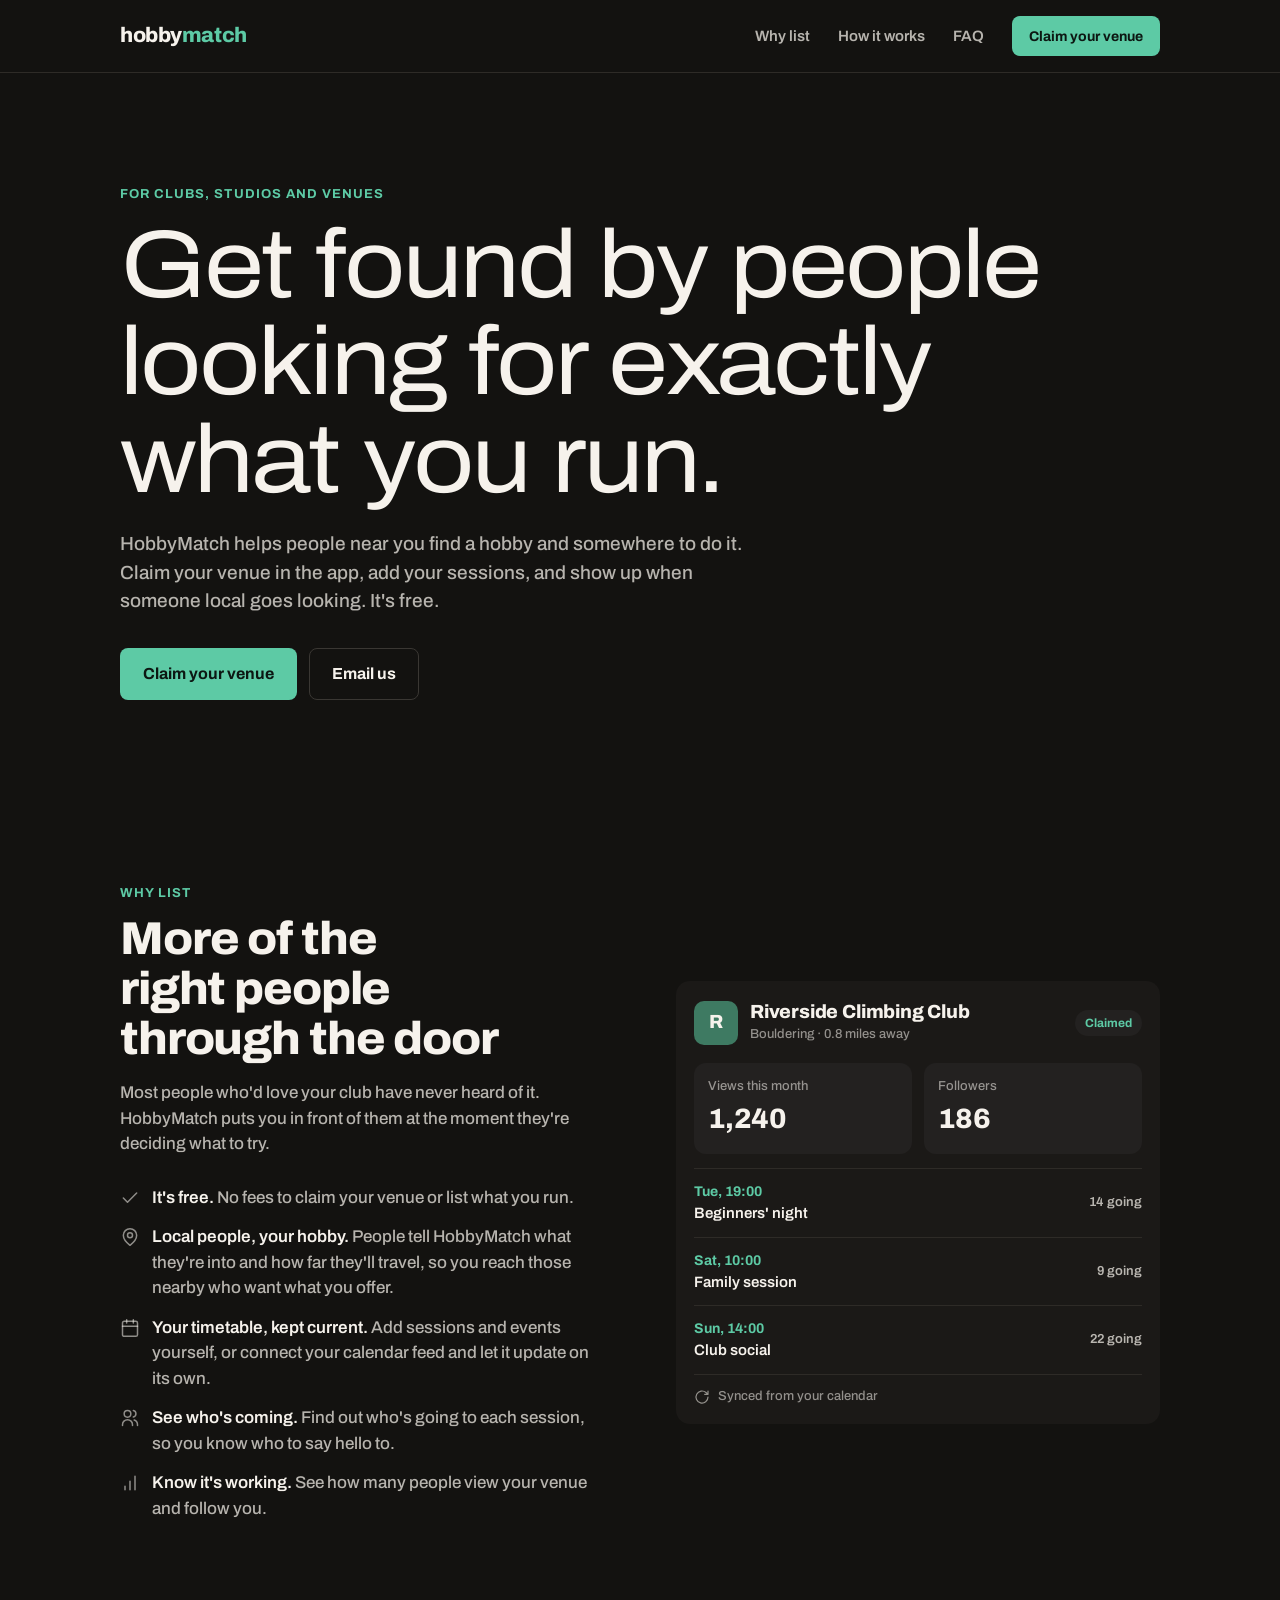
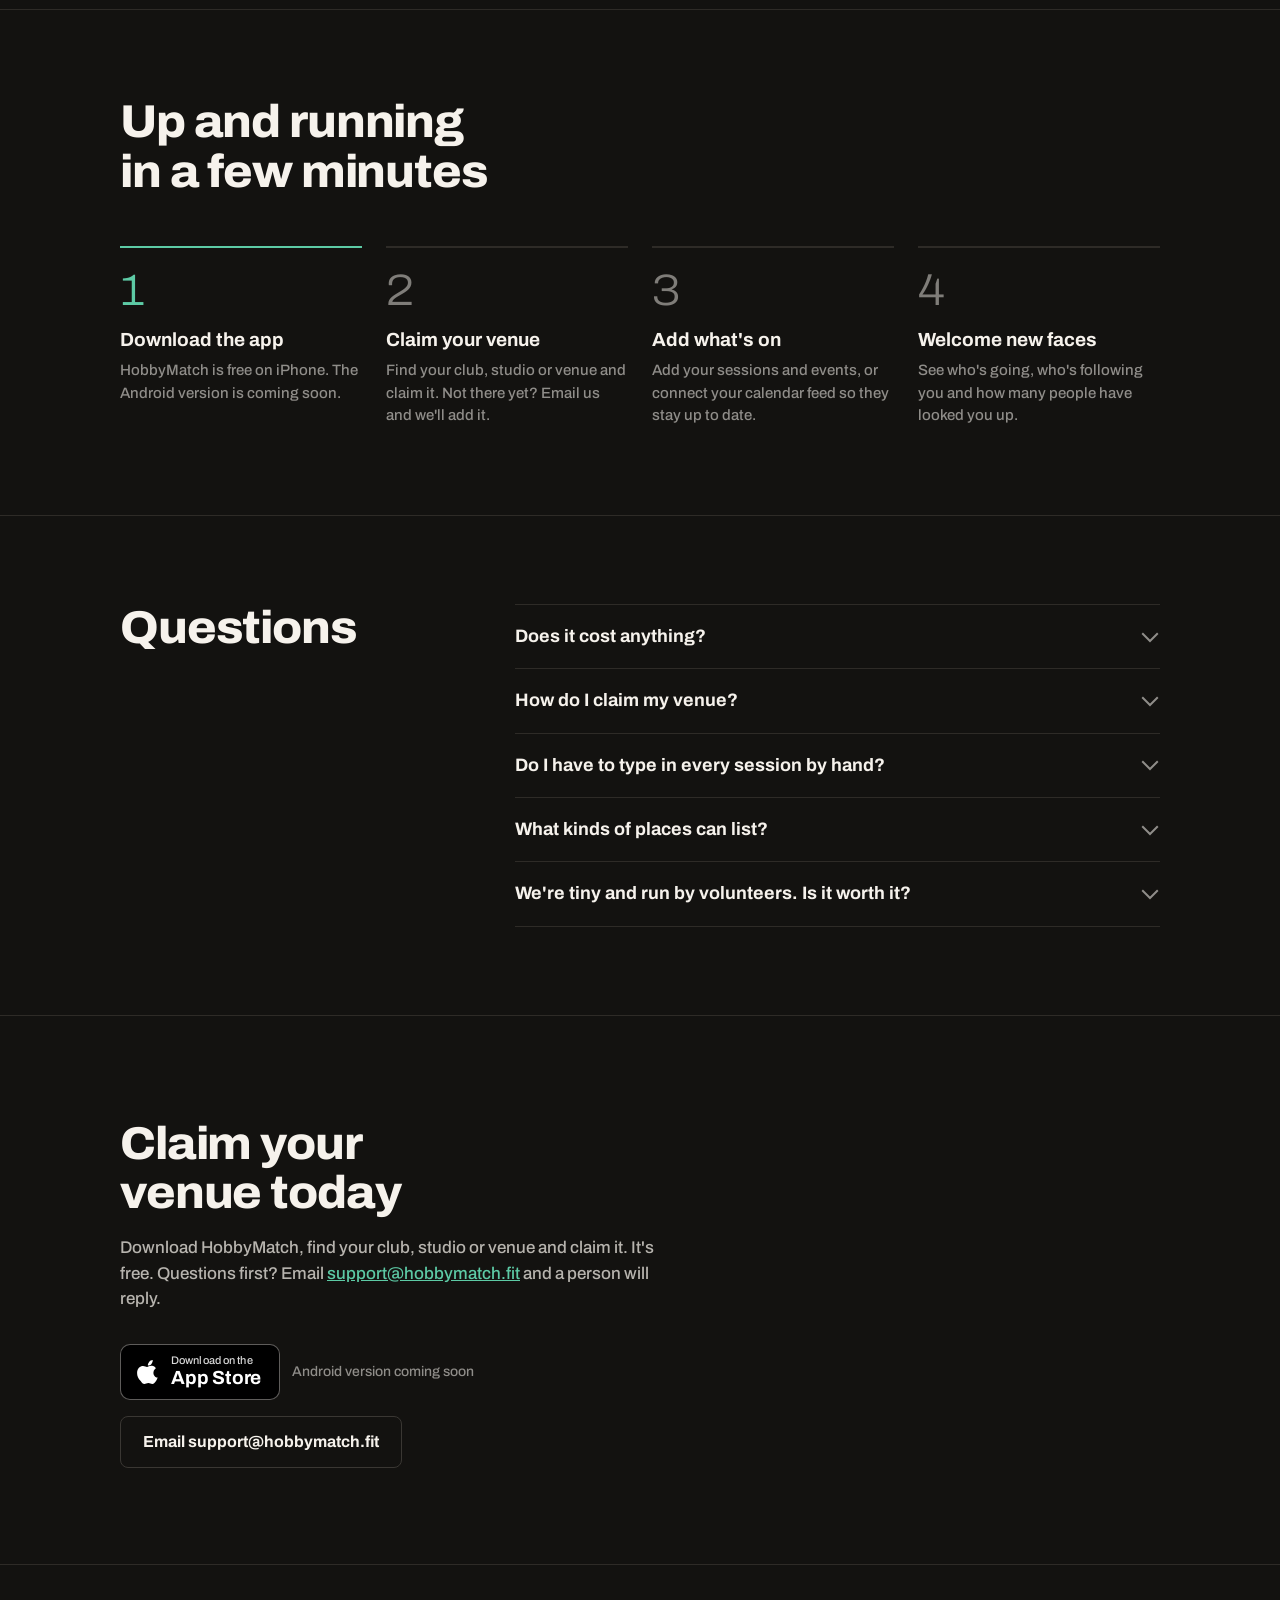
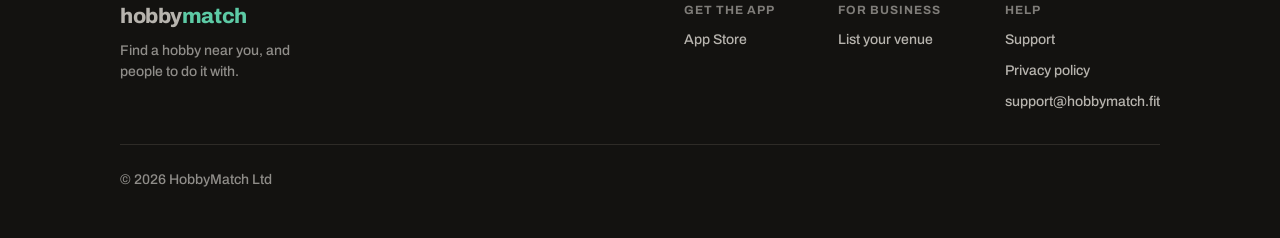
==== commit e7da5a11: "feat: crawlable for search and AI - robots for named crawlers, About, FAQ, reviews page, llms.txt, c" ====
--- a/business.html
+++ b/business.html
@@ -31,6 +31,7 @@
   <link rel="icon" href="/favicon.ico" sizes="48x48">
   <link rel="icon" type="image/png" sizes="192x192" href="/assets/img/icon-192.png">
   <link rel="apple-touch-icon" href="/apple-touch-icon.png">
+  <script src="/assets/ref.js" defer></script>
   <script type="application/ld+json">
   [
     {"@context":"https://schema.org","@type":"WebPage","name":"List your club, studio or venue on HobbyMatch","url":"https://hobbymatch.fit/business","isPartOf":{"@type":"WebSite","name":"HobbyMatch","url":"https://hobbymatch.fit/"},"publisher":{"@type":"Organization","name":"HobbyMatch Ltd","url":"https://hobbymatch.fit/","email":"support@hobbymatch.fit"}},
@@ -91,7 +92,7 @@
           <div class="card venue-card">
             <div class="venue-head">
               <span class="venue-logo" aria-hidden="true">R</span>
-              <div><h3 class="card-title">Riverside Climbing Club</h3><span>Example venue · Bouldering · 0.8 miles away</span></div>
+              <div><h3 class="card-title">Riverside Climbing Club</h3><span>Bouldering · 0.8 miles away</span></div>
               <span class="claimed">Claimed</span>
             </div>
             <dl class="venue-stats">
@@ -111,15 +112,15 @@
 
     <section class="section" id="how">
       <div class="wrap">
-        <h2 class="title">Get started in four steps</h2>
+        <h2 class="title">Up and running in a few minutes</h2>
         <ol class="steps">
           <li>
             <h3>Download the app</h3>
-            <p>HobbyMatch is free on iPhone and Android.</p>
+            <p>HobbyMatch is free on iPhone. The Android version is coming soon.</p>
           </li>
           <li>
             <h3>Claim your venue</h3>
-            <p>Find your club, studio or venue and claim it. We check each claim before your page goes live. Not there yet? Email us and we'll add it.</p>
+            <p>Find your club, studio or venue and claim it. Not there yet? Email us and we'll add it.</p>
           </li>
           <li>
             <h3>Add what's on</h3>
@@ -155,7 +156,7 @@
           </details>
           <details>
             <summary>We're tiny and run by volunteers. Is it worth it?</summary>
-            <p>Small clubs are exactly who we built this for. Claiming takes a few minutes, there's nothing to pay, and it's one more way for new members to find you without anyone putting up posters.</p>
+            <p>Small clubs are exactly who we built this for. It takes a few minutes, there's nothing to pay, and it's one more way for new members to find you without anyone putting up posters.</p>
           </details>
         </div>
       </div>
@@ -170,10 +171,7 @@
             <svg viewBox="0 0 24 24" aria-hidden="true"><path fill="currentColor" d="M16.37 1.43c0 1.14-.49 2.27-1.18 3.08-.74.9-1.99 1.57-2.99 1.57-.12 0-.23-.02-.3-.03-.01-.06-.04-.22-.04-.39 0-1.15.57-2.27 1.21-2.98.8-.94 2.14-1.64 3.25-1.68.03.13.05.28.05.43Zm4.56 15.71c-.03.07-.46 1.58-1.52 3.12-.94 1.34-1.94 2.71-3.43 2.71-1.52 0-1.9-.88-3.63-.88-1.7 0-2.3.91-3.67.91-1.38 0-2.33-1.26-3.43-2.8C2.97 18.38 1.93 15.57 1.93 12.92c0-4.28 2.8-6.55 5.55-6.55 1.45 0 2.68.95 3.6.95.87 0 2.22-1.01 3.9-1.01.61 0 2.89.06 4.38 2.19-.13.09-2.38 1.37-2.38 4.19 0 3.26 2.85 4.42 2.95 4.45Z"/></svg>
             <span><small>Download on the</small>App Store</span>
           </a>
-          <a class="store-badge" href="https://play.google.com/store/apps/details?id=com.hobbymatchofficial.app">
-            <svg viewBox="0 0 24 24" aria-hidden="true"><path fill="#00D3FF" d="M3.6 2.1 13.2 12l-9.6 9.9c-.3-.2-.5-.6-.5-1.1V3.2c0-.5.2-.9.5-1.1Z"/><path fill="#00F076" d="M3.6 2.1c.4-.2.9-.2 1.4.1l11.5 6.6-3.3 3.2L3.6 2.1Z"/><path fill="#FF3A44" d="M13.2 12l3.3 3.2L5 21.8c-.5.3-1 .3-1.4.1l9.6-9.9Z"/><path fill="#FFD500" d="m16.5 8.8 3.7 2.1c.9.5.9 1.7 0 2.2l-3.7 2.1-3.3-3.2 3.3-3.2Z"/></svg>
-            <span><small>Get it on</small>Google Play</span>
-          </a>
+          <span class="store-note">Android version coming soon</span>
         </div>
         <p class="biz-email"><a class="btn btn-secondary" href="mailto:support@hobbymatch.fit?subject=Listing%20my%20club%20on%20HobbyMatch">Email support@hobbymatch.fit</a></p>
       </div>
@@ -190,7 +188,6 @@
         <div>
           <h2>Get the app</h2>
           <a href="https://apps.apple.com/app/id6762534449">App Store</a>
-          <a href="https://play.google.com/store/apps/details?id=com.hobbymatchofficial.app">Google Play</a>
         </div>
         <div>
           <h2>For business</h2>
--- a/assets/site.css
+++ b/assets/site.css
@@ -341,3 +341,19 @@
 .going-count { flex: none; font-size: 13px; font-weight: 600; color: var(--text-2); }
 .venue-feed { display: flex; align-items: center; gap: 8px; padding-top: 12px; border-top: 1px solid var(--hairline); font-size: 13px; color: var(--text-3); }
 .venue-feed svg { width: 16px; height: 16px; }
+
+/* ---------- About, FAQ, reviews ---------- */
+.faq-more { margin-top: 20px; font-size: 15px; }
+.faq-more a { color: var(--accent); }
+.page .faq { margin-top: 24px; }
+.page .faq h2 { margin-top: 40px; }
+.page .faq details p { margin-top: 0; }
+.page .todo { padding: 2px 6px; border-radius: 6px; background: var(--raised); color: var(--text-3); font-size: 14px; }
+.reviews { list-style: none; padding-left: 0 !important; margin-top: 28px; display: grid; gap: 16px; }
+.reviews li { margin-top: 0; padding: 20px; border-radius: 14px; background: var(--surface); max-width: none; }
+.reviews .stars { color: var(--accent); font-size: 18px; letter-spacing: 2px; }
+.reviews blockquote p { margin-top: 10px; color: var(--text); }
+.reviews footer { margin-top: 12px; font-size: 14px; color: var(--text-3); }
+.reviews footer a { color: var(--accent); }
+.policy { margin-top: 48px; padding: 22px 20px; border-radius: 14px; border: 1px solid var(--hairline); }
+.policy h2 { margin-top: 0 !important; }
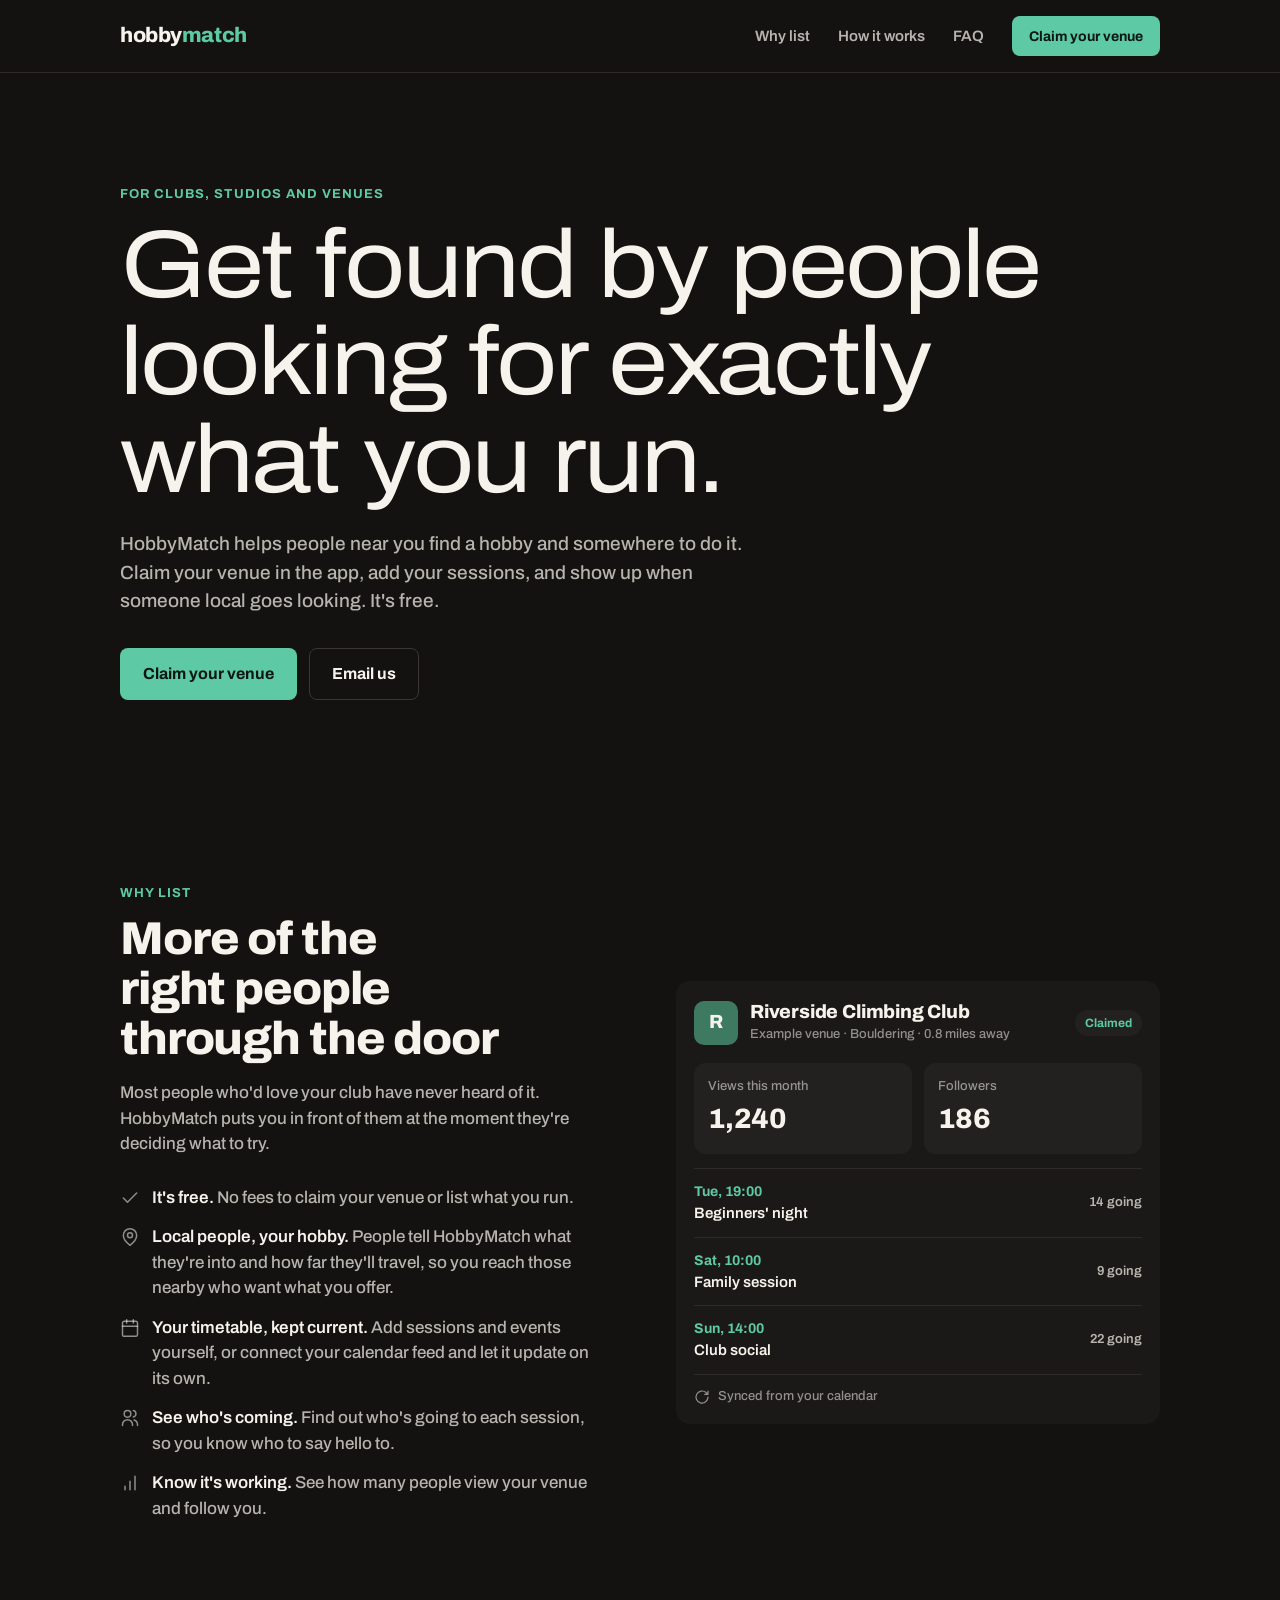
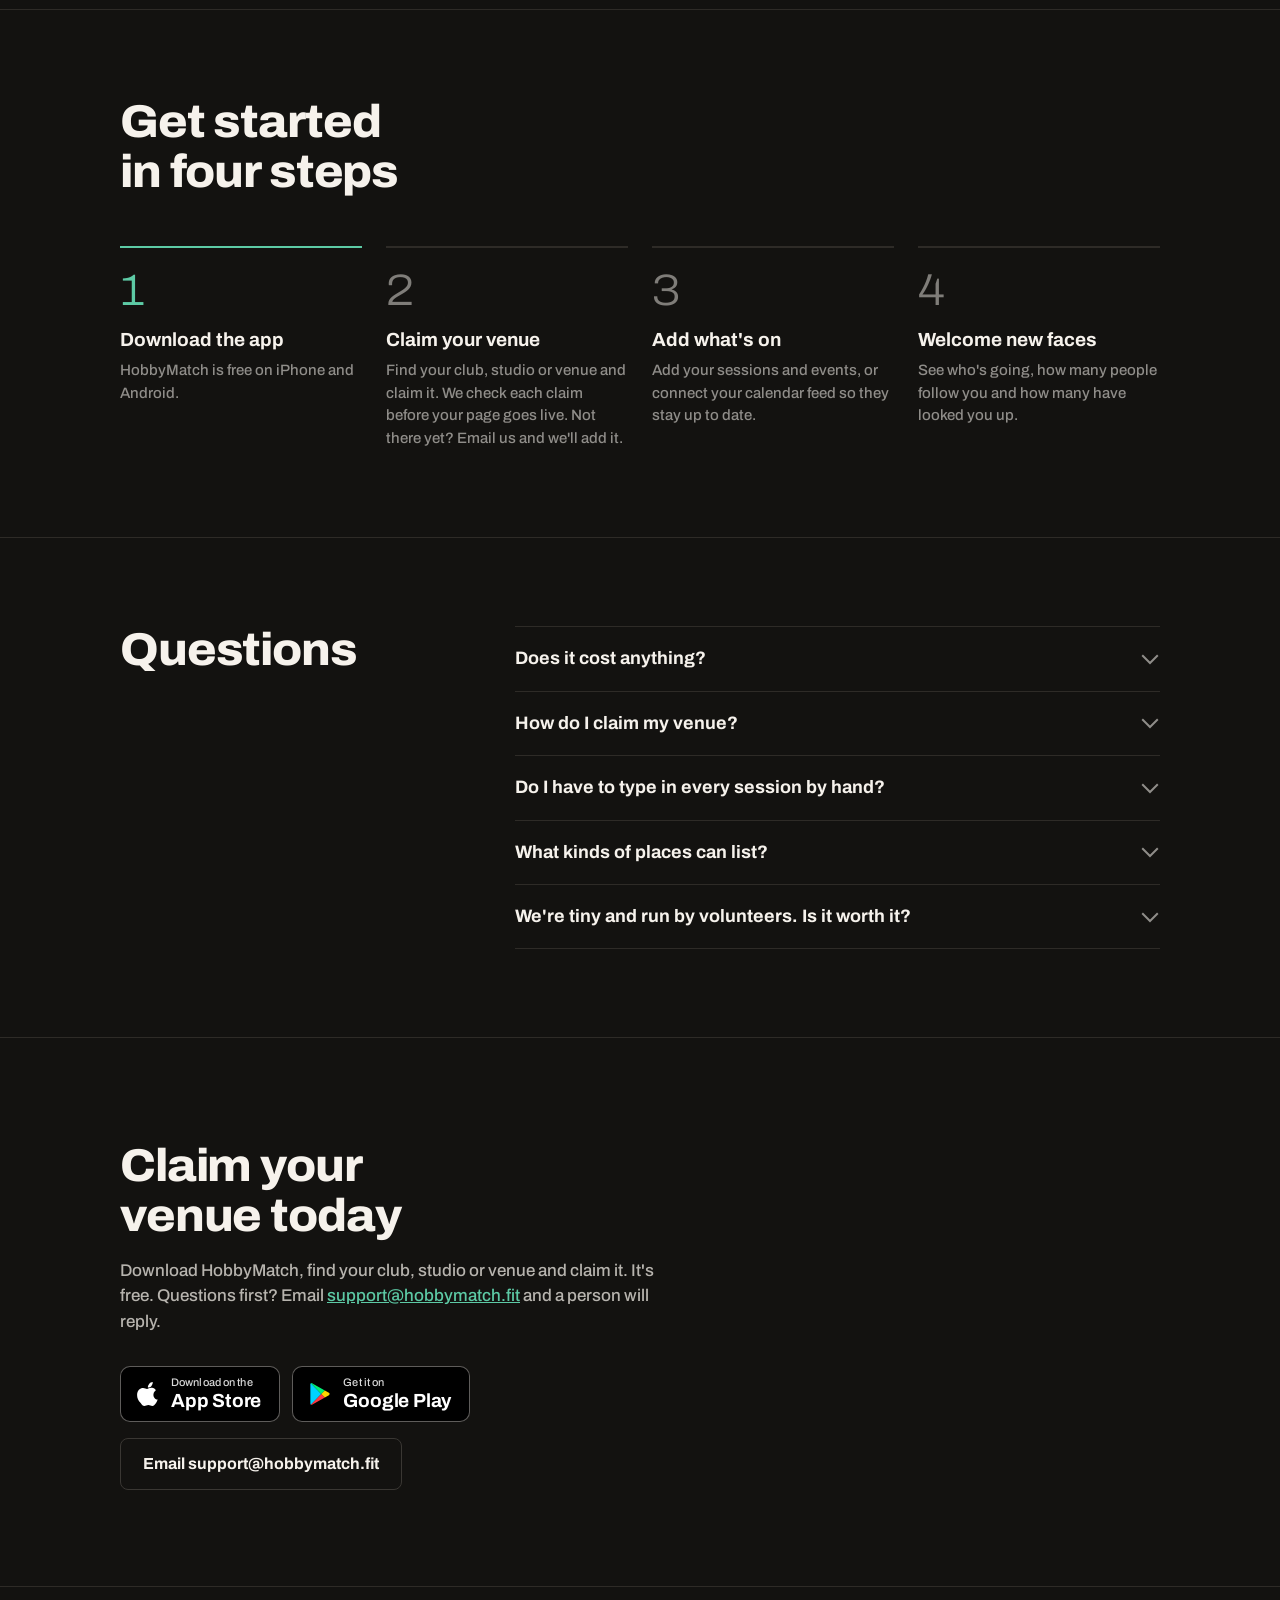
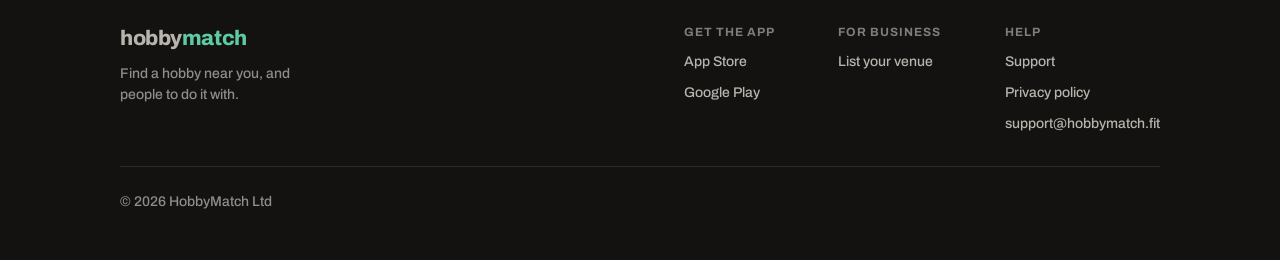
==== commit 06d29241: "fix: business page says venues see how many people follow them, not who" ====
--- a/business.html
+++ b/business.html
@@ -31,7 +31,6 @@
   <link rel="icon" href="/favicon.ico" sizes="48x48">
   <link rel="icon" type="image/png" sizes="192x192" href="/assets/img/icon-192.png">
   <link rel="apple-touch-icon" href="/apple-touch-icon.png">
-  <script src="/assets/ref.js" defer></script>
   <script type="application/ld+json">
   [
     {"@context":"https://schema.org","@type":"WebPage","name":"List your club, studio or venue on HobbyMatch","url":"https://hobbymatch.fit/business","isPartOf":{"@type":"WebSite","name":"HobbyMatch","url":"https://hobbymatch.fit/"},"publisher":{"@type":"Organization","name":"HobbyMatch Ltd","url":"https://hobbymatch.fit/","email":"support@hobbymatch.fit"}},
@@ -92,7 +91,7 @@
           <div class="card venue-card">
             <div class="venue-head">
               <span class="venue-logo" aria-hidden="true">R</span>
-              <div><h3 class="card-title">Riverside Climbing Club</h3><span>Bouldering · 0.8 miles away</span></div>
+              <div><h3 class="card-title">Riverside Climbing Club</h3><span>Example venue · Bouldering · 0.8 miles away</span></div>
               <span class="claimed">Claimed</span>
             </div>
             <dl class="venue-stats">
@@ -112,15 +111,15 @@
 
     <section class="section" id="how">
       <div class="wrap">
-        <h2 class="title">Up and running in a few minutes</h2>
+        <h2 class="title">Get started in four steps</h2>
         <ol class="steps">
           <li>
             <h3>Download the app</h3>
-            <p>HobbyMatch is free on iPhone. The Android version is coming soon.</p>
+            <p>HobbyMatch is free on iPhone and Android.</p>
           </li>
           <li>
             <h3>Claim your venue</h3>
-            <p>Find your club, studio or venue and claim it. Not there yet? Email us and we'll add it.</p>
+            <p>Find your club, studio or venue and claim it. We check each claim before your page goes live. Not there yet? Email us and we'll add it.</p>
           </li>
           <li>
             <h3>Add what's on</h3>
@@ -128,7 +127,7 @@
           </li>
           <li>
             <h3>Welcome new faces</h3>
-            <p>See who's going, who's following you and how many people have looked you up.</p>
+            <p>See who's going, how many people follow you and how many have looked you up.</p>
           </li>
         </ol>
       </div>
@@ -156,7 +155,7 @@
           </details>
           <details>
             <summary>We're tiny and run by volunteers. Is it worth it?</summary>
-            <p>Small clubs are exactly who we built this for. It takes a few minutes, there's nothing to pay, and it's one more way for new members to find you without anyone putting up posters.</p>
+            <p>Small clubs are exactly who we built this for. Claiming takes a few minutes, there's nothing to pay, and it's one more way for new members to find you without anyone putting up posters.</p>
           </details>
         </div>
       </div>
@@ -171,7 +170,10 @@
             <svg viewBox="0 0 24 24" aria-hidden="true"><path fill="currentColor" d="M16.37 1.43c0 1.14-.49 2.27-1.18 3.08-.74.9-1.99 1.57-2.99 1.57-.12 0-.23-.02-.3-.03-.01-.06-.04-.22-.04-.39 0-1.15.57-2.27 1.21-2.98.8-.94 2.14-1.64 3.25-1.68.03.13.05.28.05.43Zm4.56 15.71c-.03.07-.46 1.58-1.52 3.12-.94 1.34-1.94 2.71-3.43 2.71-1.52 0-1.9-.88-3.63-.88-1.7 0-2.3.91-3.67.91-1.38 0-2.33-1.26-3.43-2.8C2.97 18.38 1.93 15.57 1.93 12.92c0-4.28 2.8-6.55 5.55-6.55 1.45 0 2.68.95 3.6.95.87 0 2.22-1.01 3.9-1.01.61 0 2.89.06 4.38 2.19-.13.09-2.38 1.37-2.38 4.19 0 3.26 2.85 4.42 2.95 4.45Z"/></svg>
             <span><small>Download on the</small>App Store</span>
           </a>
-          <span class="store-note">Android version coming soon</span>
+          <a class="store-badge" href="https://play.google.com/store/apps/details?id=com.hobbymatchofficial.app">
+            <svg viewBox="0 0 24 24" aria-hidden="true"><path fill="#00D3FF" d="M3.6 2.1 13.2 12l-9.6 9.9c-.3-.2-.5-.6-.5-1.1V3.2c0-.5.2-.9.5-1.1Z"/><path fill="#00F076" d="M3.6 2.1c.4-.2.9-.2 1.4.1l11.5 6.6-3.3 3.2L3.6 2.1Z"/><path fill="#FF3A44" d="M13.2 12l3.3 3.2L5 21.8c-.5.3-1 .3-1.4.1l9.6-9.9Z"/><path fill="#FFD500" d="m16.5 8.8 3.7 2.1c.9.5.9 1.7 0 2.2l-3.7 2.1-3.3-3.2 3.3-3.2Z"/></svg>
+            <span><small>Get it on</small>Google Play</span>
+          </a>
         </div>
         <p class="biz-email"><a class="btn btn-secondary" href="mailto:support@hobbymatch.fit?subject=Listing%20my%20club%20on%20HobbyMatch">Email support@hobbymatch.fit</a></p>
       </div>
@@ -188,6 +190,7 @@
         <div>
           <h2>Get the app</h2>
           <a href="https://apps.apple.com/app/id6762534449">App Store</a>
+          <a href="https://play.google.com/store/apps/details?id=com.hobbymatchofficial.app">Google Play</a>
         </div>
         <div>
           <h2>For business</h2>
